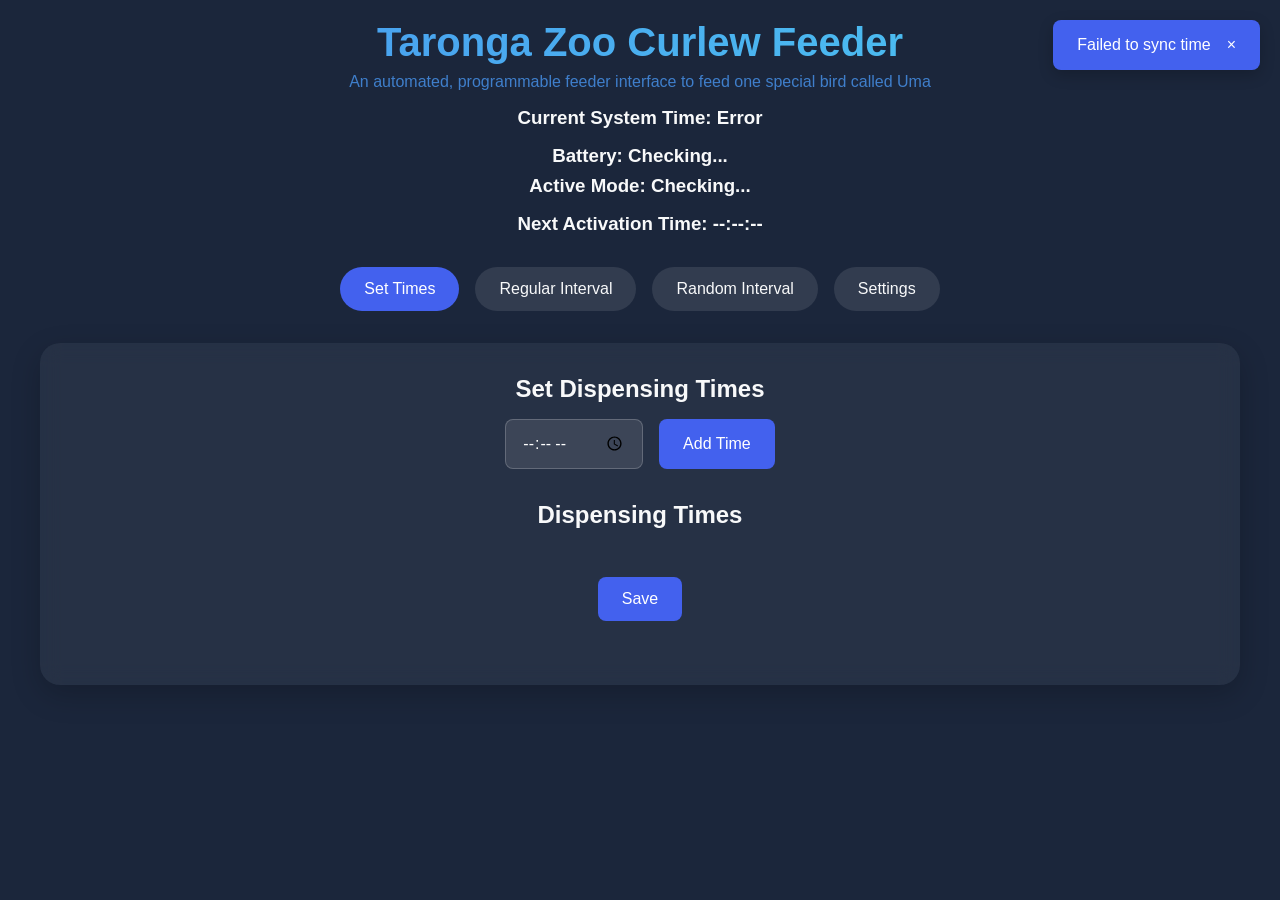
==== data/index.html @ c1e1c780 "fixed memory issues with system reboot after waking from sleep. updated time sync functionality (now" ====
<!DOCTYPE html>
<html lang="en">
<head>
    <meta charset="UTF-8">
    <meta name="viewport" content="width=device-width, initial-scale=1.0">
    <title>Taronga Zoo Programmable Invertebrate Feeder</title>
    <link rel="stylesheet" href="./style.css">
</head>
<body>
    <div class="container">
        <header>
            <h1>Taronga Zoo Curlew Feeder</h1>
            <p class="subtitle" style="margin-bottom: 1rem;">An automated, programmable feeder interface to feed one special bird called Uma</p>
            <div class="current-time-display">
                <h3 style="text-align: center; margin-bottom: 1rem;">
                    Current System Time: <span id="current-time">--:--:--</span> 
                    <!-- <button id="sync-time-btn">Sync Time</button> -->
                </h3>
                <h3 style="text-align: center; margin-bottom: 0.5rem;">
                    Battery: <span id="battery-status">Checking...</span>
                </h3>
            </div>
            <div class="mode-display">
                <h3 style="text-align: center; margin-bottom: 1rem;">
                    Active Mode: <span id="active-mode">Checking...</span>
                </h3>
                <h3 style="text-align: center; margin-bottom: 0.5rem;">
                    Next Activation Time: <span id="next-activation-time">--:--:--</span>
                </h3>
            </div>
        </header>

        <div class="tabs">
            <button class="tab-btn active" data-tab="alarm">
                Set Times
            </button>
            <button class="tab-btn" data-tab="reg-interval">
                Regular Interval
            </button>
            <button class="tab-btn" data-tab="rand-interval">
                Random Interval
            </button>
            <button class="tab-btn" data-tab="settings">
                Settings
            </button>
        </div>

        <div class="tab-content active" id="alarm">
            <div class="clock-container">
                <h2 style="text-align: center; margin-bottom: 1rem;">Set Dispensing Times</h2>
                <form class="alarm-form" id="alarm-form">
                    <input type="time" id="alarm-time" required>
                    <button type="submit">Add Time</button>
                </form>
                
                <h2 style="text-align: center; margin-bottom: 1rem;">Dispensing Times</h2>
                <div class="alarms-list" id="alarms-list">
                    <!-- Alarms will be added here dynamically -->
                </div>

                <div class="save-btn">
                    <button id="set-times-save-btn">Save</button>
                </div>
            </div>
        </div>

        <div class="tab-content" id="reg-interval">
            <div class="clock-container">
                <h2 style="text-align: center; margin-bottom: 1rem;">Set Regular Dispensing Interval</h2>

                <div class="timer-input">
                    <div class="timer-input-group">
                        <label>Hours</label>
                        <input type="number" id="reg-interval-hours" min="0" max="23" value="0">
                    </div>
                    <div class="timer-input-group">
                        <label>Minutes</label>
                        <input type="number" id="reg-interval-minutes" min="0" max="23" value="0">
                    </div>
                </div>

                <div class="save-btn">
                    <button id="reg-interval-save-btn">Save</button>
                </div>
            </div>
        </div>

        <div class="tab-content" id="rand-interval">
            <div class="clock-container">
                <h2 style="text-align: center; margin-bottom: 1rem;">Set Random Dispensing Interval</h2>
                <p style="margin-bottom: 2rem; text-align: center;">One dispensing activation will occur randomly within this interval</p>

                <div class="timer-input">
                    <div class="timer-input-group">
                        <label>Hours</label>
                        <input type="number" id="rand-interval-hours" min="0" max="23" value="0">
                    </div>
                    <div class="timer-input-group">
                        <label>Minutes</label>
                        <input type="number" id="rand-interval-minutes" min="0" max="23" value="0">
                    </div>
                </div>

                <div class="save-btn">
                    <button id="rand-interval-save-btn">Save</button>
                </div>

            </div>
        </div>

        <div class="tab-content" id="settings">
            <div class="clock-container">

                <form class="settings-form" id="settings-form">

                    <button class="sync-time-btn" id="sync-time-btn">Sync Time</button>

                    <div class="form-group">
                        <label for="time-format">Time Format</label>
                        <select id="time-format">
                            <option value="12">12-hour</option>
                            <option value="24">24-hour</option>
                        </select>
                    </div>
                    
                    <div class="form-group">
                        <label for="theme">Theme</label>
                        <select id="theme">
                            <option value="dark">Dark</option>
                            <option value="light">Light</option>
                            <option value="blue">Blue</option>
                            <option value="green">Green</option>
                        </select>
                    </div>
                    
                    
                    <button type="submit" class="settings-btn">Save Settings</button>
                </form>
            </div>

            <div style="margin-top: 2rem; margin-bottom: 2rem; text-align: center;">
                <button id="sleep-now-btn" style="background: #f44336; color: white; padding: 1rem 2rem; border: none; border-radius: 8px; font-size: 1rem; cursor: pointer;">
                    Enter Sleep Mode Now
                </button>
                <p style="margin-top: 0.5rem; opacity: 0.7; font-size: 0.9rem;">
                    Device will wake at next scheduled time or button press
                </p>
            </div>

        </div>
    </div>

    <div class="notification" id="notification">
        <span id="notification-message">Notification message</span>
        <button class="close-btn" id="notification-close">&times;</button>
    </div>


    <script src="./script.js"></script>
</body>
</html>
---- data/style.css ----
:root {
    --primary-color: #4361ee;
    --secondary-color: #3f37c9;
    --accent-color: #4895ef;
    --dark-color: #1b263b;
    --light-color: #f8f9fa;
    --success-color: #4cc9f0;
    --danger-color: #f72585;
    --warning-color: #f8961e;
}

* {
    margin: 0;
    padding: 0;
    box-sizing: border-box;
    font-family: 'Segoe UI', Tahoma, Geneva, Verdana, sans-serif;
}

body {
    background-color: var(--dark-color);
    color: var(--light-color);
    min-height: 100vh;
    display: flex;
    flex-direction: column;
    align-items: center;
    padding-top: 20px;
}

.container {
    width: 100%;
    max-width: 1200px;
    margin: 0 auto;
}

header {
    text-align: center;
    margin-bottom: 2rem;
}

h1 {
    font-size: 2.5rem;
    margin-bottom: 0.5rem;
    background: linear-gradient(90deg, var(--accent-color), var(--success-color));
    -webkit-background-clip: text;
    background-clip: text;
    color: transparent;
}

.subtitle {
    color: var(--accent-color);
    opacity: 0.8;
    font-size: 1rem;
}

.tabs {
    display: flex;
    justify-content: center;
    margin-bottom: 2rem;
    gap: 1rem;
    flex-wrap: wrap;
}

.tab-btn {
    padding: 0.8rem 1.5rem;
    background: rgba(255, 255, 255, 0.1);
    border: none;
    border-radius: 50px;
    color: var(--light-color);
    cursor: pointer;
    font-size: 1rem;
    transition: all 0.3s ease;
    display: flex;
    align-items: center;
    gap: 0.5rem;
}

.tab-btn:hover {
    background: rgba(255, 255, 255, 0.2);
}

.tab-btn.active {
    background: var(--primary-color);
    color: white;
}

.tab-content {
    display: none;
    animation: fadeIn 0.5s ease;
}

.tab-content.active {
    display: block;
}

@keyframes fadeIn {
    from { opacity: 0; transform: translateY(10px); }
    to { opacity: 1; transform: translateY(0); }
}

/* Clock Styles */
.clock-container {
    background: rgba(255, 255, 255, 0.05);
    backdrop-filter: blur(10px);
    border-radius: 20px;
    padding: 2rem;
    box-shadow: 0 10px 30px rgba(0, 0, 0, 0.2);
    margin-bottom: 2rem;
}

.time-display {
    font-size: 5rem;
    font-weight: 300;
    text-align: center;
    margin-bottom: 1rem;
    font-family: 'Courier New', monospace;
    letter-spacing: 2px;
}

.date-display {
    font-size: 1.5rem;
    text-align: center;
    opacity: 0.8;
    margin-bottom: 2rem;
}

.world-clock-container {
    display: grid;
    grid-template-columns: repeat(auto-fill, minmax(300px, 1fr));
    gap: 1rem;
    margin-top: 2rem;
}

.world-clock {
    background: rgba(255, 255, 255, 0.05);
    border-radius: 15px;
    padding: 1.5rem;
    display: flex;
    flex-direction: column;
    align-items: center;
}

.world-clock .city {
    font-size: 1.2rem;
    margin-bottom: 0.5rem;
}

.world-clock .time {
    font-size: 2rem;
    font-family: 'Courier New', monospace;
}

.world-clock .date {
    font-size: 0.9rem;
    opacity: 0.7;
    margin-top: 0.5rem;
}

.save-btn {
    display: flex;
    gap: 1rem;
    margin-top: 2rem;
    margin-bottom: 2rem;
    flex-wrap: wrap;
    justify-content: center;
}

.save-btn button {
    padding: 0.8rem 1.5rem;
    background: var(--primary-color);
    color: white;
    border: none;
    border-radius: 8px;
    cursor: pointer;
    font-size: 1rem;
    transition: all 0.3s ease;
}

.save-btn button:hover {
    background: var(--secondary-color);
}

/* Alarm Styles */
.alarm-form {
    display: flex;
    gap: 1rem;
    margin-bottom: 2rem;
    flex-wrap: wrap;
    justify-content: center;
}

.alarm-form input, .alarm-form select {
    padding: 0.8rem 1rem;
    border-radius: 8px;
    border: 1px solid rgba(255, 255, 255, 0.2);
    background: rgba(255, 255, 255, 0.1);
    color: white;
    font-size: 1rem;
}

.alarm-form button {
    padding: 0.8rem 1.5rem;
    background: var(--primary-color);
    color: white;
    border: none;
    border-radius: 8px;
    cursor: pointer;
    font-size: 1rem;
    transition: all 0.3s ease;
}

.alarm-form button:hover {
    background: var(--secondary-color);
}

.alarms-list {
    display: flex;
    flex-direction: column;
    gap: 1rem;
}

.alarm-item {
    background: rgba(255, 255, 255, 0.05);
    border-radius: 10px;
    padding: 1rem 1.5rem;
    display: flex;
    justify-content: space-between;
    align-items: center;
    transition: all 0.3s ease;
}

.alarm-item.active {
    border-left: 5px solid var(--success-color);
}

.alarm-time {
    font-size: 1.5rem;
    font-weight: bold;
}

.alarm-actions {
    display: flex;
    gap: 1rem;
}

.alarm-actions button {
    background: none;
    border: none;
    color: var(--light-color);
    cursor: pointer;
    font-size: 1.2rem;
    opacity: 0.7;
    transition: all 0.3s ease;
}

.alarm-actions button:hover {
    opacity: 1;
}

.alarm-actions .delete-btn {
    color: var(--danger-color);
}

.alarm-actions .toggle-btn.active {
    color: var(--success-color);
}

/* Stopwatch Styles */
.stopwatch-display {
    font-size: 4rem;
    text-align: center;
    margin: 2rem 0;
    font-family: 'Courier New', monospace;
}

.stopwatch-controls {
    display: flex;
    justify-content: center;
    gap: 1rem;
    margin-bottom: 2rem;
}

.stopwatch-btn {
    padding: 0.8rem 1.5rem;
    border-radius: 50px;
    border: none;
    font-size: 1rem;
    cursor: pointer;
    transition: all 0.3s ease;
    display: flex;
    align-items: center;
    gap: 0.5rem;
}

.stopwatch-btn.start {
    background: var(--success-color);
    color: white;
}

.stopwatch-btn.stop {
    background: var(--danger-color);
    color: white;
}

.stopwatch-btn.reset {
    background: rgba(255, 255, 255, 0.1);
    color: white;
}

.stopwatch-btn.lap {
    background: var(--accent-color);
    color: white;
}

.stopwatch-laps {
    max-height: 300px;
    overflow-y: auto;
    padding-right: 1rem;
}

.lap-item {
    display: flex;
    justify-content: space-between;
    padding: 0.8rem 1rem;
    border-bottom: 1px solid rgba(255, 255, 255, 0.1);
}

.lap-item:first-child {
    font-weight: bold;
    color: var(--success-color);
}

/* Timer Styles */
.timer-display {
    font-size: 5rem;
    text-align: center;
    margin: 2rem 0;
    font-family: 'Courier New', monospace;
}

.timer-input {
    display: flex;
    justify-content: center;
    gap: 1rem;
    margin-bottom: 2rem;
}

.timer-input-group {
    display: flex;
    flex-direction: column;
    align-items: center;
}

.timer-input-group label {
    margin-bottom: 0.5rem;
    opacity: 0.8;
}

.timer-input-group input {
    width: 80px;
    padding: 0.8rem;
    border-radius: 8px;
    border: 1px solid rgba(255, 255, 255, 0.2);
    background: rgba(255, 255, 255, 0.1);
    color: white;
    font-size: 1.2rem;
    text-align: center;
}

.timer-controls {
    display: flex;
    justify-content: center;
    gap: 1rem;
    margin-bottom: 2rem;
}

.timer-btn {
    padding: 0.8rem 1.5rem;
    border-radius: 50px;
    border: none;
    font-size: 1rem;
    cursor: pointer;
    transition: all 0.3s ease;
}

.timer-btn.start {
    background: var(--success-color);
    color: white;
}

.timer-btn.pause {
    background: var(--warning-color);
    color: white;
}

.timer-btn.reset {
    background: rgba(255, 255, 255, 0.1);
    color: white;
}

/* Settings Styles */
.settings-form {
    max-width: 500px;
    margin: 0 auto;
}

.form-group {
    margin-bottom: 1.5rem;
}

.form-group label {
    display: block;
    margin-bottom: 0.5rem;
}

.form-group input, .form-group select {
    width: 100%;
    padding: 0.8rem 1rem;
    border-radius: 8px;
    border: 1px solid rgba(255, 255, 255, 0.2);
    background: rgba(255, 255, 255, 0.1);
    color: white;
    font-size: 1rem;
}

.form-group select {
    appearance: none;
    background-image: url("data:image/svg+xml;charset=UTF-8,%3csvg xmlns='http://www.w3.org/2000/svg' viewBox='0 0 24 24' fill='white'%3e%3cpath d='M7 10l5 5 5-5z'/%3e%3c/svg%3e");
    background-repeat: no-repeat;
    background-position: right 1rem center;
    background-size: 1rem;
}

.settings-btn {
    padding: 0.8rem 1.5rem;
    background: var(--primary-color);
    color: white;
    border: none;
    border-radius: 8px;
    cursor: pointer;
    font-size: 1rem;
    transition: all 0.3s ease;
    width: 100%;
}

.settings-btn:hover {
    background: var(--secondary-color);
}

/* Responsive Styles */
@media (max-width: 768px) {
    .time-display {
        font-size: 3rem;
    }
    
    .stopwatch-display, .timer-display {
        font-size: 3rem;
    }
    
    .alarm-form {
        flex-direction: column;
        align-items: center;
    }
    
    .alarm-item {
        flex-direction: column;
        gap: 1rem;
        text-align: center;
    }
    
    .alarm-actions {
        width: 100%;
        justify-content: center;
    }
}

/* Notification */
.notification {
    position: fixed;
    top: 20px;
    right: 20px;
    background: var(--primary-color);
    color: white;
    padding: 1rem 1.5rem;
    border-radius: 8px;
    box-shadow: 0 5px 15px rgba(0, 0, 0, 0.2);
    transform: translateX(200%);
    transition: transform 0.3s ease;
    z-index: 1000;
    display: flex;
    align-items: center;
    gap: 1rem;
}

.notification.show {
    transform: translateX(0);
}

.notification .close-btn {
    background: none;
    border: none;
    color: white;
    cursor: pointer;
    font-size: 1rem;
}

.current-time-display button{
    padding: 0.8rem 1.5rem;
    background: var(--primary-color);
    color: white;
    border: none;
    border-radius: 8px;
    cursor: pointer;
    font-size: 1rem;
    transition: all 0.3s ease;
    margin-left: 2rem;
}

.current-time-display button:hover {
    background: var(--secondary-color);
}

.sync-time-btn {
    padding: 0.8rem 1.5rem;
    background: var(--primary-color);
    color: white;
    border: none;
    border-radius: 8px;
    cursor: pointer;
    font-size: 1rem;
    transition: all 0.3s ease;
    width: 100%;
    margin-bottom: 1.5rem;
}

.sync-time-btn:hover {
    background: var(--secondary-color);
}
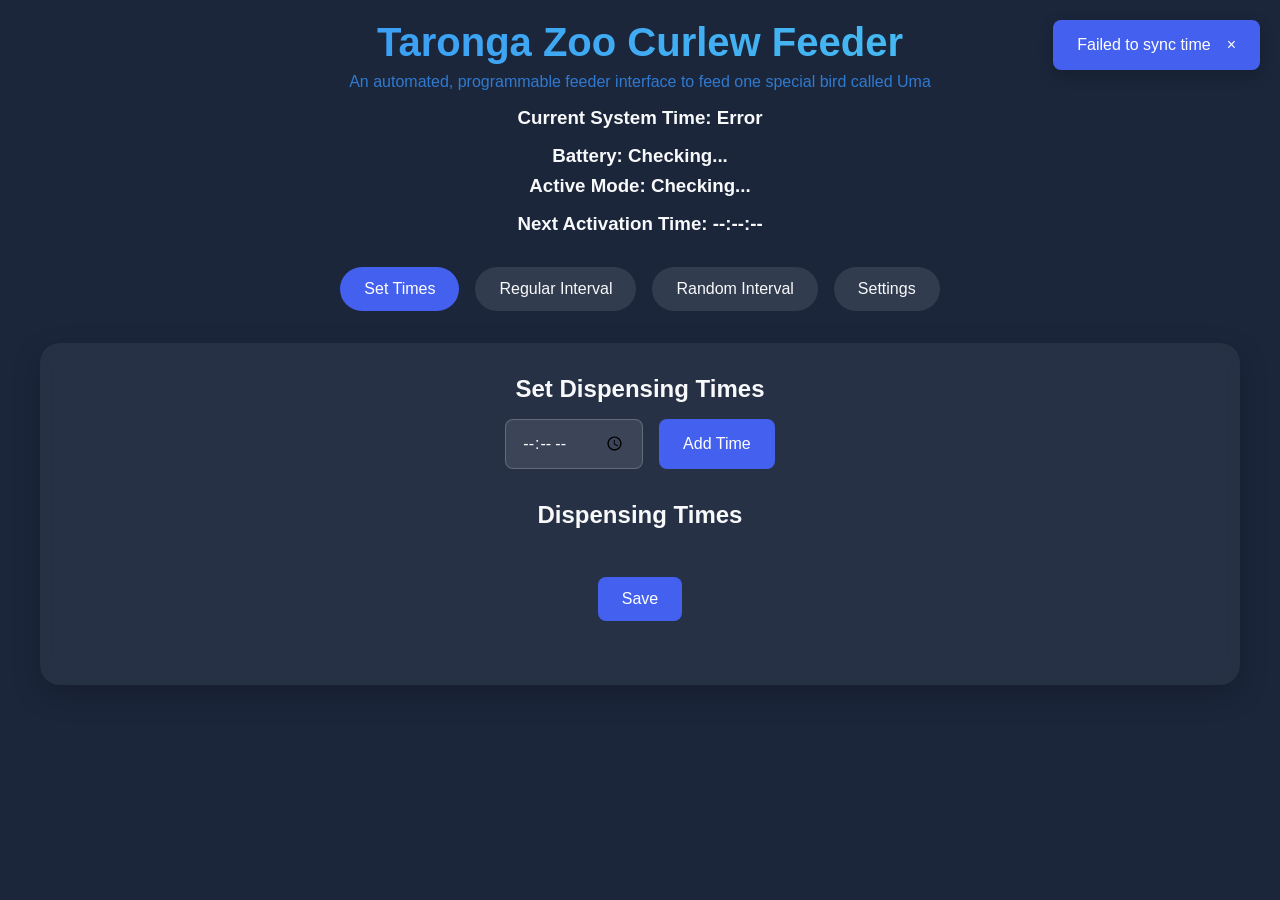
==== commit 61ca4550: "Added settings config field and UI to update WiFi name and password." ====
--- a/data/index.html
+++ b/data/index.html
@@ -111,28 +111,72 @@
         <div class="tab-content" id="settings">
             <div class="clock-container">
 
+                <button class="sync-time-btn" id="sync-time-btn">Sync Time</button>
+
                 <form class="settings-form" id="settings-form">
-
-                    <button class="sync-time-btn" id="sync-time-btn">Sync Time</button>
-
-                    <div class="form-group">
-                        <label for="time-format">Time Format</label>
-                        <select id="time-format">
-                            <option value="12">12-hour</option>
-                            <option value="24">24-hour</option>
-                        </select>
-                    </div>
+                    <div class="wifi-settings-section">
+
+                        <h3>WiFi Access Point</h3>
+                        <p class="settings-note">Configure the WiFi network name and 
+                            password. Changes will apply on next wake/restart.</p>
+
+                        <div class="form-group">
+                            <label for="wifi-ssid">Network Name (SSID)</label>
+                            <input 
+                                type="text" 
+                                id="wifi-ssid" 
+                                name="wifi-ssid" 
+                                placeholder="Enter network name"
+                                minlength="1"
+                                maxlength="32"
+                                required
+                            >
+                            <small>1-32 characters</small>
+                        </div>
+    
+                        <div class="form-group">
+                            <label for="wifi-password">Password</label>
+                            <div class="password-input-group">
+                                <input 
+                                    type="password" 
+                                    id="wifi-password" 
+                                    name="wifi-password" 
+                                    placeholder="Enter password"
+                                    minlength="8"
+                                    maxlength="63"
+                                    required
+                                >
+                                <button type="button" id="wifi-show-password" class="show-password-btn">Show</button>
+                            </div>
+                            <small>8-63 characters</small>
+                        </div>
+                    </div>
+
+                    <!-- Divider -->
+                    <hr class="settings-divider">
                     
-                    <div class="form-group">
-                        <label for="theme">Theme</label>
-                        <select id="theme">
-                            <option value="dark">Dark</option>
-                            <option value="light">Light</option>
-                            <option value="blue">Blue</option>
-                            <option value="green">Green</option>
-                        </select>
-                    </div>
-                    
+                    <div class="display-settings-section">
+
+                        <h3>Display</h3>
+                        
+                        <div class="form-group">
+                            <label for="time-format">Time Format</label>
+                            <select id="time-format">
+                                <option value="12">12-hour</option>
+                                <option value="24">24-hour</option>
+                            </select>
+                        </div>
+                        
+                        <div class="form-group">
+                            <label for="theme">Theme</label>
+                            <select id="theme">
+                                <option value="dark">Dark</option>
+                                <option value="light">Light</option>
+                                <option value="blue">Blue</option>
+                                <option value="green">Green</option>
+                            </select>
+                        </div>
+                    </div>
                     
                     <button type="submit" class="settings-btn">Save Settings</button>
                 </form>
--- a/data/style.css
+++ b/data/style.css
@@ -1,7 +1,7 @@
 :root {
     --primary-color: #4361ee;
     --secondary-color: #3f37c9;
-    --accent-color: #4895ef;
+    --accent-color: #358ff5;
     --dark-color: #1b263b;
     --light-color: #f8f9fa;
     --success-color: #4cc9f0;
@@ -534,4 +534,61 @@
 
 .sync-time-btn:hover {
     background: var(--secondary-color);
+}
+
+.wifi-settings-section {
+    margin-bottom: 24px;
+}
+
+.wifi-settings-section h3 {
+    margin-bottom: 8px;
+    font-size: 18px;
+    font-weight: 600;
+}
+
+.settings-note {
+    color: var(--light-color);
+    font-size: 11px;
+    margin-bottom: 16px;
+    padding: 8px 12px;
+    background: var(--dark-color);
+    border-radius: 4px;
+
+}
+
+.settings-divider {
+    border: none;
+    border-top: 1px solid #e0e0e0;
+    margin: 24px 0;
+}
+
+.form-group small {
+    display: block;
+    margin-top: 4px;
+    font-size: 12px;
+    color: #888;
+}
+
+.password-input-group {
+    display: flex;
+    gap: 8px;
+}
+
+.password-input-group input {
+    flex: 1;
+}
+
+.show-password-btn {
+    padding: 10px 16px;
+    background: var(--primary-color);
+    border: none;
+    border-radius: 8px;
+    cursor: pointer;
+    font-size: 14px;
+    white-space: nowrap;
+    color: white;
+}
+
+.show-password-btn:hover {
+    background: var(--secondary-color);
 }
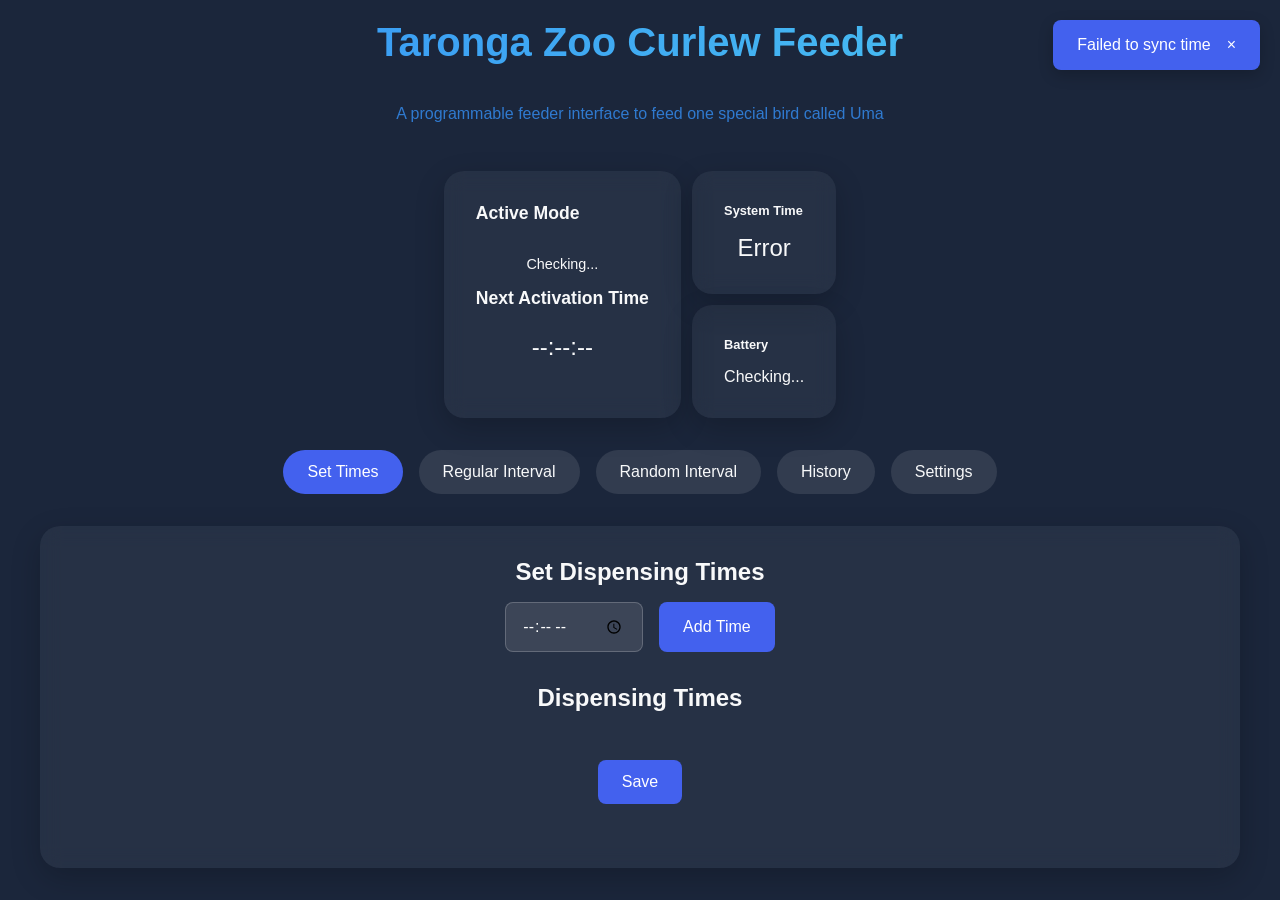
==== commit 6884ef24: "Updated dashboard UI on web server" ====
--- a/data/index.html
+++ b/data/index.html
@@ -10,24 +10,39 @@
     <div class="container">
         <header>
             <h1>Taronga Zoo Curlew Feeder</h1>
-            <p class="subtitle" style="margin-bottom: 1rem;">An automated, programmable feeder interface to feed one special bird called Uma</p>
-            <div class="current-time-display">
-                <h3 style="text-align: center; margin-bottom: 1rem;">
-                    Current System Time: <span id="current-time">--:--:--</span> 
-                    <!-- <button id="sync-time-btn">Sync Time</button> -->
-                </h3>
-                <h3 style="text-align: center; margin-bottom: 0.5rem;">
-                    Battery: <span id="battery-status">Checking...</span>
-                </h3>
-            </div>
-            <div class="mode-display">
-                <h3 style="text-align: center; margin-bottom: 1rem;">
-                    Active Mode: <span id="active-mode">Checking...</span>
-                </h3>
-                <h3 style="text-align: center; margin-bottom: 0.5rem;">
-                    Next Activation Time: <span id="next-activation-time">--:--:--</span>
-                </h3>
-            </div>
+            <p class="subtitle" style="margin-bottom: 1rem;">A programmable feeder interface to feed one special bird called Uma</p>
+
+            <div class="dashboard-container">
+
+                <div class="active-mode-container">
+                    <div class="active-mode" style="margin-bottom: 1rem;">
+                        <h3>Active Mode</h3>
+                        <span class="active-mode-label" id="active-mode">Checking...</span>
+                    </div>
+
+                    <div class="next-activation-time">
+                        <h3>Next Activation Time</h3>
+                        <span class="clock" id="next-activation-time">--:--:--</span>
+                    </div>
+                </div>
+
+                <div class="system-status-container">
+
+                    <div class="system-time-display">
+                        <h3>System Time</h3>
+                        <span class="clock" id="current-time">--:--:--</span>
+                    </div>
+
+                    <div class="battery-display">
+                        <h3>Battery</h3>
+                        <span id="battery-status">Checking...</span>
+                    </div>
+
+                </div>
+
+            </div>
+
+
         </header>
 
         <div class="tabs">
@@ -39,6 +54,9 @@
             </button>
             <button class="tab-btn" data-tab="rand-interval">
                 Random Interval
+            </button>
+            <button class="tab-btn" data-tab="history">
+                History
             </button>
             <button class="tab-btn" data-tab="settings">
                 Settings
@@ -108,10 +126,23 @@
             </div>
         </div>
 
+        <div class="tab-content" id="history">
+            <div class="clock-container">
+                <h3>
+                    Device Event History (Past 24 Hours)
+                </h3>
+
+                <div class="history-list" id="history-list">
+                    <!-- Events will be added here dynamically -->
+                </div>
+
+            </div>
+        </div>
+
         <div class="tab-content" id="settings">
             <div class="clock-container">
 
-                <button class="sync-time-btn" id="sync-time-btn">Sync Time</button>
+                <button class="sync-time-btn" id="sync-time-btn">Sync System Time</button>
 
                 <form class="settings-form" id="settings-form">
                     <div class="wifi-settings-section">
@@ -127,11 +158,11 @@
                                 id="wifi-ssid" 
                                 name="wifi-ssid" 
                                 placeholder="Enter network name"
-                                minlength="1"
+                                minlength="8"
                                 maxlength="32"
                                 required
                             >
-                            <small>1-32 characters</small>
+                            <small>8-32 characters</small>
                         </div>
     
                         <div class="form-group">
--- a/data/style.css
+++ b/data/style.css
@@ -35,6 +35,10 @@
 header {
     text-align: center;
     margin-bottom: 2rem;
+}
+
+p {
+    padding: 2rem;
 }
 
 h1 {
@@ -529,7 +533,11 @@
     font-size: 1rem;
     transition: all 0.3s ease;
     width: 100%;
+    margin: 0 auto;
     margin-bottom: 1.5rem;
+    max-width: 500px;
+    display: block;
+    align-items: center;
 }
 
 .sync-time-btn:hover {
@@ -540,7 +548,7 @@
     margin-bottom: 24px;
 }
 
-.wifi-settings-section h3 {
+.settings-form h3 {
     margin-bottom: 8px;
     font-size: 18px;
     font-weight: 600;
@@ -591,4 +599,79 @@
 
 .show-password-btn:hover {
     background: var(--secondary-color);
+}
+
+.dashboard-container {
+    display: flex;
+    width: 95%;
+    margin: 0 auto;
+    gap: 0.7rem;
+    min-height: 240px;
+    justify-content: center;
+}
+
+.active-mode-container {
+    background: rgba(255, 255, 255, 0.05);
+    backdrop-filter: blur(10px);
+    border-radius: 20px;
+    padding: 2rem;
+    box-shadow: 0 10px 30px rgba(0, 0, 0, 0.2);
+    font-size: 0.9rem;
+}
+
+.active-mode-container h3 {
+    text-align: left;
+    margin-bottom: 2rem;
+    font-size: 1.1rem;
+}
+
+.next-activation-time h3 {
+    margin-bottom: 1.5rem;
+}
+
+.next-activation-time .clock {
+    font-size: 1.5rem;
+}
+
+.system-status-container {
+    /* flex-grow: 1; */
+    min-height: 240px;
+    display: flex;
+    flex-direction: column;
+    justify-content: center;
+    gap: 0.7rem;
+}
+
+.system-time-display {
+    background: rgba(255, 255, 255, 0.05);
+    backdrop-filter: blur(10px);
+    border-radius: 20px;
+    padding: 2rem;
+    box-shadow: 0 10px 30px rgba(0, 0, 0, 0.2);
+    /* flex-grow: 1; */
+}
+
+.system-time-display h3 {
+    text-align: left;
+    margin-bottom: 1rem;
+    font-size: 0.8rem;
+}
+
+.system-time-display .clock {
+    font-size: 1.5rem;
+}
+
+.battery-display {
+    background: rgba(255, 255, 255, 0.05);
+    backdrop-filter: blur(10px);
+    border-radius: 20px;
+    padding: 2rem;
+    box-shadow: 0 10px 30px rgba(0, 0, 0, 0.2);
+    flex-grow: 1;
+}
+
+.battery-display h3 {
+    text-align: left;
+    margin-bottom: 1rem;
+    font-size: 0.8rem;
 }
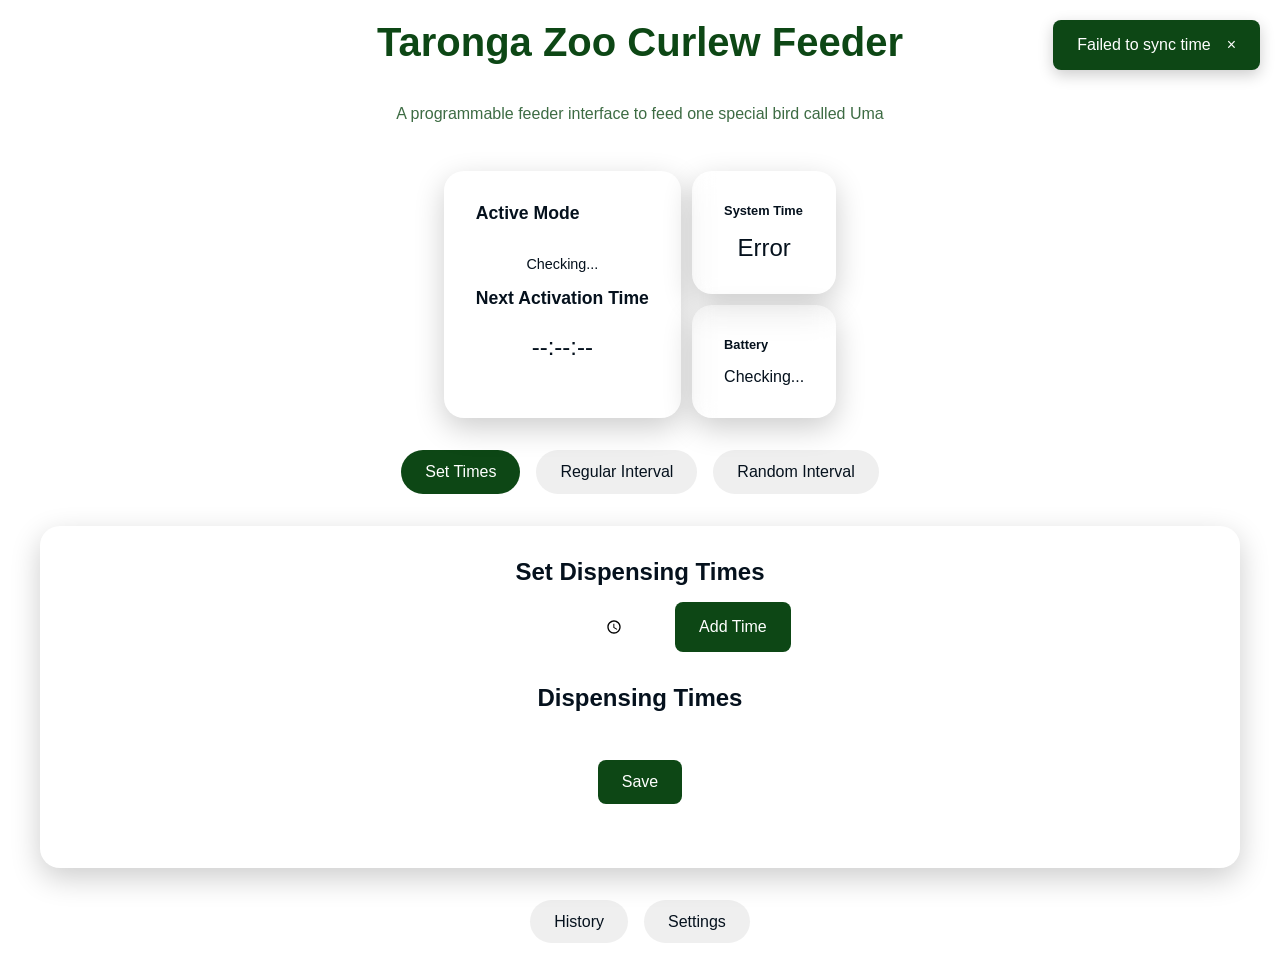
==== commit f3a43be7: "Added Servo support functions (and activation function). Added event log (keeping event history from" ====
--- a/data/index.html
+++ b/data/index.html
@@ -55,16 +55,10 @@
             <button class="tab-btn" data-tab="rand-interval">
                 Random Interval
             </button>
-            <button class="tab-btn" data-tab="history">
-                History
-            </button>
-            <button class="tab-btn" data-tab="settings">
-                Settings
-            </button>
         </div>
 
         <div class="tab-content active" id="alarm">
-            <div class="clock-container">
+            <div class="page-container">
                 <h2 style="text-align: center; margin-bottom: 1rem;">Set Dispensing Times</h2>
                 <form class="alarm-form" id="alarm-form">
                     <input type="time" id="alarm-time" required>
@@ -83,15 +77,15 @@
         </div>
 
         <div class="tab-content" id="reg-interval">
-            <div class="clock-container">
+            <div class="page-container">
                 <h2 style="text-align: center; margin-bottom: 1rem;">Set Regular Dispensing Interval</h2>
 
-                <div class="timer-input">
-                    <div class="timer-input-group">
+                <div class="interval-input">
+                    <div class="interval-input-group">
                         <label>Hours</label>
                         <input type="number" id="reg-interval-hours" min="0" max="23" value="0">
                     </div>
-                    <div class="timer-input-group">
+                    <div class="interval-input-group">
                         <label>Minutes</label>
                         <input type="number" id="reg-interval-minutes" min="0" max="23" value="0">
                     </div>
@@ -104,16 +98,16 @@
         </div>
 
         <div class="tab-content" id="rand-interval">
-            <div class="clock-container">
+            <div class="page-container">
                 <h2 style="text-align: center; margin-bottom: 1rem;">Set Random Dispensing Interval</h2>
                 <p style="margin-bottom: 2rem; text-align: center;">One dispensing activation will occur randomly within this interval</p>
 
-                <div class="timer-input">
-                    <div class="timer-input-group">
+                <div class="interval-input">
+                    <div class="interval-input-group">
                         <label>Hours</label>
                         <input type="number" id="rand-interval-hours" min="0" max="23" value="0">
                     </div>
-                    <div class="timer-input-group">
+                    <div class="interval-input-group">
                         <label>Minutes</label>
                         <input type="number" id="rand-interval-minutes" min="0" max="23" value="0">
                     </div>
@@ -127,20 +121,36 @@
         </div>
 
         <div class="tab-content" id="history">
-            <div class="clock-container">
-                <h3>
-                    Device Event History (Past 24 Hours)
-                </h3>
-
+            <div class="page-container">
+                <h2 style="text-align: center; margin-bottom: 1rem;">Event History</h2>
+                <p style="text-align: center; opacity: 0.7; margin-bottom: 2rem;">
+                    Events from the past 24 hours
+                </p>
+                
+                <!-- Event Statistics -->
+                <div id="event-stats" class="event-stats">
+                    <!-- Stats will be populated by JavaScript -->
+                </div>
+                
+                <!-- Action Buttons -->
+                <div class="history-actions">
+                    <button id="refresh-history-btn" class="btn-secondary">
+                        Refresh
+                    </button>
+                    <button id="clear-history-btn" class="btn-danger">
+                        Clear History
+                    </button>
+                </div>
+                
+                <!-- Event List -->
                 <div class="history-list" id="history-list">
                     <!-- Events will be added here dynamically -->
                 </div>
-
             </div>
         </div>
 
         <div class="tab-content" id="settings">
-            <div class="clock-container">
+            <div class="page-container">
 
                 <button class="sync-time-btn" id="sync-time-btn">Sync System Time</button>
 
@@ -201,10 +211,8 @@
                         <div class="form-group">
                             <label for="theme">Theme</label>
                             <select id="theme">
+                                <option value="light">Light</option>
                                 <option value="dark">Dark</option>
-                                <option value="light">Light</option>
-                                <option value="blue">Blue</option>
-                                <option value="green">Green</option>
                             </select>
                         </div>
                     </div>
@@ -223,6 +231,15 @@
             </div>
 
         </div>
+
+        <div class="tabs">
+            <button class="tab-btn" data-tab="history">
+                History
+            </button>
+            <button class="tab-btn" data-tab="settings">
+                Settings
+            </button>
+        </div>
     </div>
 
     <div class="notification" id="notification">
--- a/data/style.css
+++ b/data/style.css
@@ -1,12 +1,28 @@
 :root {
-    --primary-color: #4361ee;
-    --secondary-color: #3f37c9;
-    --accent-color: #358ff5;
-    --dark-color: #1b263b;
-    --light-color: #f8f9fa;
+    --primary-color: #0D4715;
+    --secondary-color: #41644A;
+    --background-color: #ffffff;
+    --font-color: #05111d;
+    --success-color: #4cc9f0;
+    --danger-color: #f72585;    
+}
+
+.dark-theme {
+    --primary-color: #075f4c;
+    --secondary-color: #19682d;
+    --background-color: #1b263b;
+    --font-color: #f8f9fa;
     --success-color: #4cc9f0;
     --danger-color: #f72585;
-    --warning-color: #f8961e;
+}
+
+.light-theme {
+    --primary-color: #0D4715;
+    --secondary-color: #41644A;
+    --background-color: #ffffff;
+    --font-color: #05111d;
+    --success-color: #4cc9f0;
+    --danger-color: #f72585;
 }
 
 * {
@@ -17,8 +33,8 @@
 }
 
 body {
-    background-color: var(--dark-color);
-    color: var(--light-color);
+    background-color: var(--background-color);
+    color: var(--font-color);
     min-height: 100vh;
     display: flex;
     flex-direction: column;
@@ -44,14 +60,14 @@
 h1 {
     font-size: 2.5rem;
     margin-bottom: 0.5rem;
-    background: linear-gradient(90deg, var(--accent-color), var(--success-color));
+    background: var(--primary-color);
     -webkit-background-clip: text;
     background-clip: text;
     color: transparent;
 }
 
 .subtitle {
-    color: var(--accent-color);
+    color: var(--primary-color);
     opacity: 0.8;
     font-size: 1rem;
 }
@@ -66,10 +82,9 @@
 
 .tab-btn {
     padding: 0.8rem 1.5rem;
-    background: rgba(255, 255, 255, 0.1);
     border: none;
     border-radius: 50px;
-    color: var(--light-color);
+    color: var(--font-color);
     cursor: pointer;
     font-size: 1rem;
     transition: all 0.3s ease;
@@ -78,7 +93,19 @@
     gap: 0.5rem;
 }
 
-.tab-btn:hover {
+.light-theme .tab-btn {
+    background: rgba(41, 98, 51, 0.1);
+}
+
+.dark-theme .tab-btn {
+    background: rgba(255, 255, 255, 0.1);
+}
+
+.light-theme .tab-btn:hover {
+    background: rgba(41, 98, 51, 0.6);
+}
+
+.dark-theme .tab-btn:hover {
     background: rgba(255, 255, 255, 0.2);
 }
 
@@ -101,8 +128,41 @@
     to { opacity: 1; transform: translateY(0); }
 }
 
-/* Clock Styles */
-.clock-container {
+/* Interval Mode Styles */
+.interval-input {
+    display: flex;
+    justify-content: center;
+    gap: 1rem;
+    margin-bottom: 2rem;
+}
+
+.interval-input-group {
+    display: flex;
+    flex-direction: column;
+    align-items: center;
+}
+
+.interval-input-group label {
+    margin-bottom: 0.5rem;
+    opacity: 0.8;
+}
+
+.interval-input-group input {
+    width: 80px;
+    padding: 0.8rem;
+    border-radius: 8px;
+    border: 1px solid rgba(255, 255, 255, 0.2);
+    background: rgba(255, 255, 255, 0.1);
+    color: var(--font-color);
+    font-size: 1.2rem;
+    text-align: center;
+}
+
+.light-theme .interval-input-group input {
+   border-color: var(--font-color);
+}
+
+.page-container {
     background: rgba(255, 255, 255, 0.05);
     backdrop-filter: blur(10px);
     border-radius: 20px;
@@ -127,38 +187,6 @@
     margin-bottom: 2rem;
 }
 
-.world-clock-container {
-    display: grid;
-    grid-template-columns: repeat(auto-fill, minmax(300px, 1fr));
-    gap: 1rem;
-    margin-top: 2rem;
-}
-
-.world-clock {
-    background: rgba(255, 255, 255, 0.05);
-    border-radius: 15px;
-    padding: 1.5rem;
-    display: flex;
-    flex-direction: column;
-    align-items: center;
-}
-
-.world-clock .city {
-    font-size: 1.2rem;
-    margin-bottom: 0.5rem;
-}
-
-.world-clock .time {
-    font-size: 2rem;
-    font-family: 'Courier New', monospace;
-}
-
-.world-clock .date {
-    font-size: 0.9rem;
-    opacity: 0.7;
-    margin-top: 0.5rem;
-}
-
 .save-btn {
     display: flex;
     gap: 1rem;
@@ -193,12 +221,16 @@
 }
 
 .alarm-form input, .alarm-form select {
-    padding: 0.8rem 1rem;
+    padding: 0.8rem 2rem;
     border-radius: 8px;
     border: 1px solid rgba(255, 255, 255, 0.2);
     background: rgba(255, 255, 255, 0.1);
     color: white;
     font-size: 1rem;
+}
+
+.light-theme .alarm-form input, .alarm-form select {
+    background: rgba(41, 98, 51, 0.6)
 }
 
 .alarm-form button {
@@ -232,6 +264,10 @@
     transition: all 0.3s ease;
 }
 
+.light-theme .alarm-item {
+    background: rgba(41, 98, 51, 0.6);
+}
+
 .alarm-item.active {
     border-left: 5px solid var(--success-color);
 }
@@ -249,7 +285,7 @@
 .alarm-actions button {
     background: none;
     border: none;
-    color: var(--light-color);
+    color: var(--font-color);
     cursor: pointer;
     font-size: 1.2rem;
     opacity: 0.7;
@@ -266,139 +302,6 @@
 
 .alarm-actions .toggle-btn.active {
     color: var(--success-color);
-}
-
-/* Stopwatch Styles */
-.stopwatch-display {
-    font-size: 4rem;
-    text-align: center;
-    margin: 2rem 0;
-    font-family: 'Courier New', monospace;
-}
-
-.stopwatch-controls {
-    display: flex;
-    justify-content: center;
-    gap: 1rem;
-    margin-bottom: 2rem;
-}
-
-.stopwatch-btn {
-    padding: 0.8rem 1.5rem;
-    border-radius: 50px;
-    border: none;
-    font-size: 1rem;
-    cursor: pointer;
-    transition: all 0.3s ease;
-    display: flex;
-    align-items: center;
-    gap: 0.5rem;
-}
-
-.stopwatch-btn.start {
-    background: var(--success-color);
-    color: white;
-}
-
-.stopwatch-btn.stop {
-    background: var(--danger-color);
-    color: white;
-}
-
-.stopwatch-btn.reset {
-    background: rgba(255, 255, 255, 0.1);
-    color: white;
-}
-
-.stopwatch-btn.lap {
-    background: var(--accent-color);
-    color: white;
-}
-
-.stopwatch-laps {
-    max-height: 300px;
-    overflow-y: auto;
-    padding-right: 1rem;
-}
-
-.lap-item {
-    display: flex;
-    justify-content: space-between;
-    padding: 0.8rem 1rem;
-    border-bottom: 1px solid rgba(255, 255, 255, 0.1);
-}
-
-.lap-item:first-child {
-    font-weight: bold;
-    color: var(--success-color);
-}
-
-/* Timer Styles */
-.timer-display {
-    font-size: 5rem;
-    text-align: center;
-    margin: 2rem 0;
-    font-family: 'Courier New', monospace;
-}
-
-.timer-input {
-    display: flex;
-    justify-content: center;
-    gap: 1rem;
-    margin-bottom: 2rem;
-}
-
-.timer-input-group {
-    display: flex;
-    flex-direction: column;
-    align-items: center;
-}
-
-.timer-input-group label {
-    margin-bottom: 0.5rem;
-    opacity: 0.8;
-}
-
-.timer-input-group input {
-    width: 80px;
-    padding: 0.8rem;
-    border-radius: 8px;
-    border: 1px solid rgba(255, 255, 255, 0.2);
-    background: rgba(255, 255, 255, 0.1);
-    color: white;
-    font-size: 1.2rem;
-    text-align: center;
-}
-
-.timer-controls {
-    display: flex;
-    justify-content: center;
-    gap: 1rem;
-    margin-bottom: 2rem;
-}
-
-.timer-btn {
-    padding: 0.8rem 1.5rem;
-    border-radius: 50px;
-    border: none;
-    font-size: 1rem;
-    cursor: pointer;
-    transition: all 0.3s ease;
-}
-
-.timer-btn.start {
-    background: var(--success-color);
-    color: white;
-}
-
-.timer-btn.pause {
-    background: var(--warning-color);
-    color: white;
-}
-
-.timer-btn.reset {
-    background: rgba(255, 255, 255, 0.1);
-    color: white;
 }
 
 /* Settings Styles */
@@ -422,13 +325,13 @@
     border-radius: 8px;
     border: 1px solid rgba(255, 255, 255, 0.2);
     background: rgba(255, 255, 255, 0.1);
-    color: white;
+    border-color: var(--primary-color);
+    color: var(--font-color);
     font-size: 1rem;
 }
 
 .form-group select {
     appearance: none;
-    background-image: url("data:image/svg+xml;charset=UTF-8,%3csvg xmlns='http://www.w3.org/2000/svg' viewBox='0 0 24 24' fill='white'%3e%3cpath d='M7 10l5 5 5-5z'/%3e%3c/svg%3e");
     background-repeat: no-repeat;
     background-position: right 1rem center;
     background-size: 1rem;
@@ -453,10 +356,6 @@
 /* Responsive Styles */
 @media (max-width: 768px) {
     .time-display {
-        font-size: 3rem;
-    }
-    
-    .stopwatch-display, .timer-display {
         font-size: 3rem;
     }
     
@@ -555,11 +454,11 @@
 }
 
 .settings-note {
-    color: var(--light-color);
+    color: var(--font-color);
     font-size: 11px;
     margin-bottom: 16px;
     padding: 8px 12px;
-    background: var(--dark-color);
+    background: var(--brackground-color);
     border-radius: 4px;
 
 }
@@ -634,7 +533,6 @@
 }
 
 .system-status-container {
-    /* flex-grow: 1; */
     min-height: 240px;
     display: flex;
     flex-direction: column;
@@ -648,7 +546,6 @@
     border-radius: 20px;
     padding: 2rem;
     box-shadow: 0 10px 30px rgba(0, 0, 0, 0.2);
-    /* flex-grow: 1; */
 }
 
 .system-time-display h3 {
@@ -674,4 +571,179 @@
     text-align: left;
     margin-bottom: 1rem;
     font-size: 0.8rem;
+}
+
+/* Event Statistics */
+.event-stats {
+    display: flex;
+    justify-content: space-around;
+    gap: 1rem;
+    margin-bottom: 1.5rem;
+    padding: 1rem;
+    background: var(--background-color);
+    color: var(--font-color);
+    border-radius: 8px;
+}
+
+.stat-item {
+    display: flex;
+    flex-direction: column;
+    align-items: center;
+    gap: 0.5rem;
+}
+
+.stat-label {
+    font-size: 0.9rem;
+    opacity: 0.7;
+}
+
+.stat-value {
+    font-size: 1.5rem;
+    font-weight: 600;
+}
+
+.stat-item.success .stat-value {
+    color: #4caf50;
+}
+
+.stat-item.error .stat-value {
+    color: #f44336;
+}
+
+/* History Actions */
+.history-actions {
+    display: flex;
+    gap: 1rem;
+    margin-bottom: 1.5rem;
+}
+
+.history-actions button {
+    flex: 1;
+    padding: 0.75rem;
+    border: none;
+    border-radius: 6px;
+    font-size: 1rem;
+    cursor: pointer;
+    transition: background 0.2s;
+}
+
+.btn-secondary {
+    background: var(--primary-color);
+    color: white;
+}
+
+.btn-secondary:hover {
+    background: var(--secondary-color);
+}
+
+.btn-danger {
+    background: #f44336;
+    color: white;
+}
+
+.btn-danger:hover {
+    background: #d32f2f;
+}
+
+/* History List */
+.history-list {
+    display: flex;
+    flex-direction: column;
+    gap: 1rem;
+    max-height: 500px;
+    overflow-y: auto;
+    padding: 0.5rem;
+}
+
+/* Empty State */
+.empty-history {
+    text-align: center;
+    padding: 3rem 1rem;
+    opacity: 0.6;
+}
+
+.empty-history p {
+    font-size: 1.1rem;
+}
+
+/* Event Item */
+.event-item {
+    background: var(--background-color);
+    border-left: 4px solid #ccc;
+    border-radius: 6px;
+    padding: 1rem;
+    box-shadow: 0 2px 4px rgba(0,0,0,0.1);
+    transition: transform 0.2s, box-shadow 0.2s;
+}
+
+.event-item:hover {
+    transform: translateY(-2px);
+    box-shadow: 0 4px 8px rgba(0,0,0,0.15);
+}
+
+/* Event Types */
+.event-item.success {
+    border-left-color: #4caf50;
+}
+
+.event-item.error {
+    border-left-color: #f44336;
+}
+
+/* Event Header */
+.event-header {
+    display: flex;
+    align-items: center;
+    gap: 0.75rem;
+    margin-bottom: 0.5rem;
+    flex-wrap: wrap;
+}
+
+.event-type-badge {
+    padding: 0.25rem 0.75rem;
+    border-radius: 12px;
+    font-size: 0.75rem;
+    font-weight: 600;
+    text-transform: uppercase;
+    letter-spacing: 0.5px;
+}
+
+.event-type-badge.success {
+    background: #e8f5e9;
+    color: #2e7d32;
+}
+
+.event-type-badge.error {
+    background: #ffebee;
+    color: #c62828;
+}
+
+.event-mode {
+    padding: 0.25rem 0.75rem;
+    background: #e3f2fd;
+    color: #1565c0;
+    border-radius: 12px;
+    font-size: 0.85rem;
+    font-weight: 500;
+}
+
+.event-time-ago {
+    margin-left: auto;
+    font-size: 0.85rem;
+    opacity: 0.6;
+}
+
+/* Event Timestamp */
+.event-timestamp {
+    font-size: 0.9rem;
+    opacity: 0.7;
+    margin-bottom: 0.5rem;
+    font-family: monospace;
+}
+
+/* Event Message */
+.event-message {
+    font-size: 1rem;
+    line-height: 1.5;
+    padding: 0.5rem 0;
 }
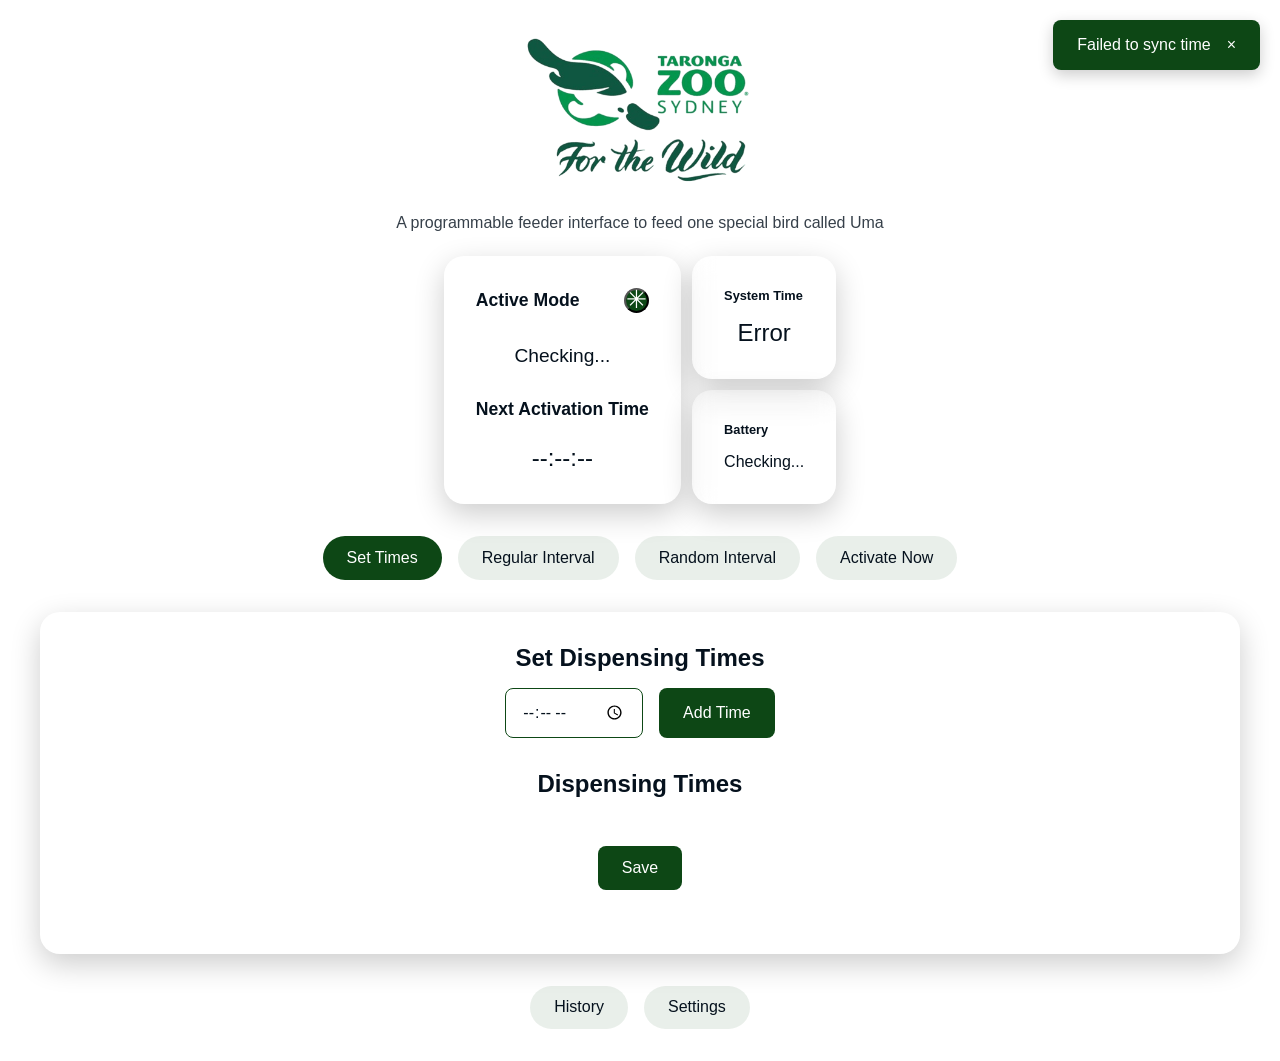
==== commit ef64cefe: "Added taronga zoo logo. removed password from access point. servo position now persists through deep" ====
--- a/data/index.html
+++ b/data/index.html
@@ -9,15 +9,21 @@
 <body>
     <div class="container">
         <header>
-            <h1>Taronga Zoo Curlew Feeder</h1>
+            <img src="taronga-zoo-logo.png" alt="" class="title-img">
             <p class="subtitle" style="margin-bottom: 1rem;">A programmable feeder interface to feed one special bird called Uma</p>
 
             <div class="dashboard-container">
 
                 <div class="active-mode-container">
                     <div class="active-mode" style="margin-bottom: 1rem;">
-                        <h3>Active Mode</h3>
-                        <span class="active-mode-label" id="active-mode">Checking...</span>
+                        <div class="mode-label-title">
+                            <h3>Active Mode</h3>
+                            <button class="compartment-check-btn" id="compartment-check-btn">&#10035;</button>
+                            <!-- &#x2732; -->
+                        </div>
+                        <div class="mode-label-text">
+                            <span class="active-mode-label" id="active-mode">Checking...</span>
+                        </div>
                     </div>
 
                     <div class="next-activation-time">
@@ -54,6 +60,9 @@
             </button>
             <button class="tab-btn" data-tab="rand-interval">
                 Random Interval
+            </button>
+            <button class="tab-btn" data-tab="activate-now">
+                Activate Now
             </button>
         </div>
 
@@ -117,6 +126,18 @@
                     <button id="rand-interval-save-btn">Save</button>
                 </div>
 
+            </div>
+        </div>
+
+        <div class="tab-content" id="activate-now">
+            <div class="page-container">
+                <h2 style="text-align: center; margin-bottom: 1rem;">Trigger one dispensing activation now</h2>
+
+                <div class="trigger-now-container">
+                    <button class="trigger-now-btn" id="trigger-now-btn">
+                        Trigger NOW
+                    </button>
+                </div>
             </div>
         </div>
 
@@ -154,7 +175,7 @@
 
                 <button class="sync-time-btn" id="sync-time-btn">Sync System Time</button>
 
-                <form class="settings-form" id="settings-form">
+                <form class="settings-form" id="settings-form" autocomplete="off">
                     <div class="wifi-settings-section">
 
                         <h3>WiFi Access Point</h3>
@@ -163,19 +184,24 @@
 
                         <div class="form-group">
                             <label for="wifi-ssid">Network Name (SSID)</label>
-                            <input 
-                                type="text" 
-                                id="wifi-ssid" 
-                                name="wifi-ssid" 
-                                placeholder="Enter network name"
-                                minlength="8"
-                                maxlength="32"
-                                required
-                            >
+                            <div class="wifi-input-group">
+                                <input 
+                                    type="text" 
+                                    id="wifi-ssid" 
+                                    name="wifi-ssid" 
+                                    placeholder="Enter network name"
+                                    minlength="8"
+                                    maxlength="32"
+                                    readonly
+                                    tabindex="-1"
+                                    required
+                                >
+                                <button type="button" id="wifi-toggle-edit-btn" class="wifi-toggle-edit-btn">Edit</button>
+                            </div>
                             <small>8-32 characters</small>
                         </div>
     
-                        <div class="form-group">
+                        <!-- <div class="form-group">
                             <label for="wifi-password">Password</label>
                             <div class="password-input-group">
                                 <input 
@@ -190,7 +216,7 @@
                                 <button type="button" id="wifi-show-password" class="show-password-btn">Show</button>
                             </div>
                             <small>8-63 characters</small>
-                        </div>
+                        </div> -->
                     </div>
 
                     <!-- Divider -->
@@ -247,6 +273,25 @@
         <button class="close-btn" id="notification-close">&times;</button>
     </div>
 
+    <div id="confirm-modal" class="modal hidden">
+        <div class="modal-box">
+          <p id="confirm-message"></p>
+          <div class="modal-btn-container">
+            <button class="modal-cancel-btn" id="confirm-cancel">Cancel</button>
+            <button class="modal-ok-btn" id="confirm-ok">OK</button>
+          </div>
+        </div>
+    </div>
+
+    <div id="info-modal" class="modal hidden">
+        <div class="modal-box">
+          <p id="info-message"></p>
+          <div class="modal-btn-container">
+            <button class="modal-ok-btn" id="info-ok">OK</button>
+          </div>
+        </div>
+    </div>
+
 
     <script src="./script.js"></script>
 </body>
--- a/data/style.css
+++ b/data/style.css
@@ -53,8 +53,17 @@
     margin-bottom: 2rem;
 }
 
+.title-img {
+    margin: 1rem;
+    height: 150px;
+}
+
 p {
-    padding: 2rem;
+    padding: 0.5rem;
+}
+
+input, select, textarea {
+    font-size: 16px; /* stops iOS zoom-in behavior that traps focus */
 }
 
 h1 {
@@ -67,7 +76,7 @@
 }
 
 .subtitle {
-    color: var(--primary-color);
+    color: var(--font-color);
     opacity: 0.8;
     font-size: 1rem;
 }
@@ -221,16 +230,13 @@
 }
 
 .alarm-form input, .alarm-form select {
-    padding: 0.8rem 2rem;
+    padding: 0.8rem 1rem;
     border-radius: 8px;
     border: 1px solid rgba(255, 255, 255, 0.2);
     background: rgba(255, 255, 255, 0.1);
-    color: white;
-    font-size: 1rem;
-}
-
-.light-theme .alarm-form input, .alarm-form select {
-    background: rgba(41, 98, 51, 0.6)
+    color: var(--font-color);
+    font-size: 1rem;
+    border-color: var(--primary-color);
 }
 
 .alarm-form button {
@@ -265,7 +271,7 @@
 }
 
 .light-theme .alarm-item {
-    background: rgba(41, 98, 51, 0.6);
+    background: rgba(201, 201, 201, 0.5);
 }
 
 .alarm-item.active {
@@ -520,8 +526,48 @@
 
 .active-mode-container h3 {
     text-align: left;
+    /* margin-bottom: 2rem; */
+    font-size: 1.1rem;
+}
+
+.active-mode-label {
+    margin-top: 1rem;
+    margin-bottom: 1rem;
+}
+
+.mode-label-title {
+    display: flex;
+    border-color: #05111d;
+    align-items: center;
+    justify-content: center;
+}
+
+.compartment-check-btn {
+    margin-left: auto;
+    display: flex;
+    align-items: center;
+    justify-content: center;
+    border-radius: 50%;
+    width: 25px;
+    height: 25px;
+    font-size: 25px;
+    text-align: center;
+    background: var(--primary-color);
+    color: white;
+    padding-bottom: 3px;
+}
+
+.compartment-check-btn:hover {
+    background: var(--secondary-color);
+}
+
+.mode-label-text{
+    margin-top: 2rem;
     margin-bottom: 2rem;
-    font-size: 1.1rem;
+}
+
+.mode-label-text {
+    font-size: 1.2rem;
 }
 
 .next-activation-time h3 {
@@ -746,4 +792,110 @@
     font-size: 1rem;
     line-height: 1.5;
     padding: 0.5rem 0;
+}
+
+/* ------- DEBUG / TESTING ACTIVATION BUTTON -------- */
+.trigger-now-container {
+    display: flex;
+    justify-content: center;
+    align-items: center;
+}
+
+.trigger-now-btn {
+    padding: 0.8rem 1.5rem;
+    background: var(--primary-color);
+    color: white;
+    border: none;
+    border-radius: 8px;
+    cursor: pointer;
+    font-size: 1rem;
+    transition: all 0.3s ease;
+    width: 50%;
+    margin-top: 1rem;
+    margin-bottom: 1rem;
+    max-width: 500px;
+    display: block;
+    align-items: center;
+    justify-content: center;
+}
+/* --------------------------------------------------- */
+
+/* ------------ CONFIRM MODAL ------------------------ */
+.modal {
+    position: fixed;
+    inset: 0;
+    background: rgba(0,0,0,0.5);
+    display: flex;
+    justify-content: center;
+    align-items: center;
+  }
+  .hidden {
+    display: none;
+  }
+  .modal-box {
+    background: var(--background-color);
+    padding: 20px;
+    border-radius: 8px;
+    width: 80%;
+    display: flex;
+    flex-direction: column;
+    justify-content: center;
+    align-items: center;
+    text-align: center;
+    gap: 1rem;
+  }
+
+  .modal-btn-container {
+      display: flex;
+      justify-content: center;
+      align-items: center;
+      gap: 3rem;
+      margin-top: 1rem;
+      margin-bottom: 1rem;
+  }
+
+  .modal-btn-container button {
+    padding: 10px 16px;
+    border: none;
+    border-radius: 8px;
+    cursor: pointer;
+    font-size: 14px;
+    white-space: nowrap;
+    color: white;
+    max-width: 100px;
+    width: fit-content;
+  }
+
+  .modal-cancel-btn {
+    background: #c62828;
+  }
+
+  .modal-ok-btn {
+    background: var(--primary-color);
+}
+
+  /* --------------------------------------------------- */
+
+.wifi-input-group {
+    display: flex;
+    gap: 8px;
+}
+
+.wifi-input-group input {
+    flex: 1;
+}
+
+.wifi-toggle-edit-btn {
+    padding: 10px 16px;
+    background: var(--primary-color);
+    border: none;
+    border-radius: 8px;
+    cursor: pointer;
+    font-size: 14px;
+    white-space: nowrap;
+    color: white;
+}
+
+.wifi-toggle-edit-btn:hover {
+    background: var(--secondary-color);
 }
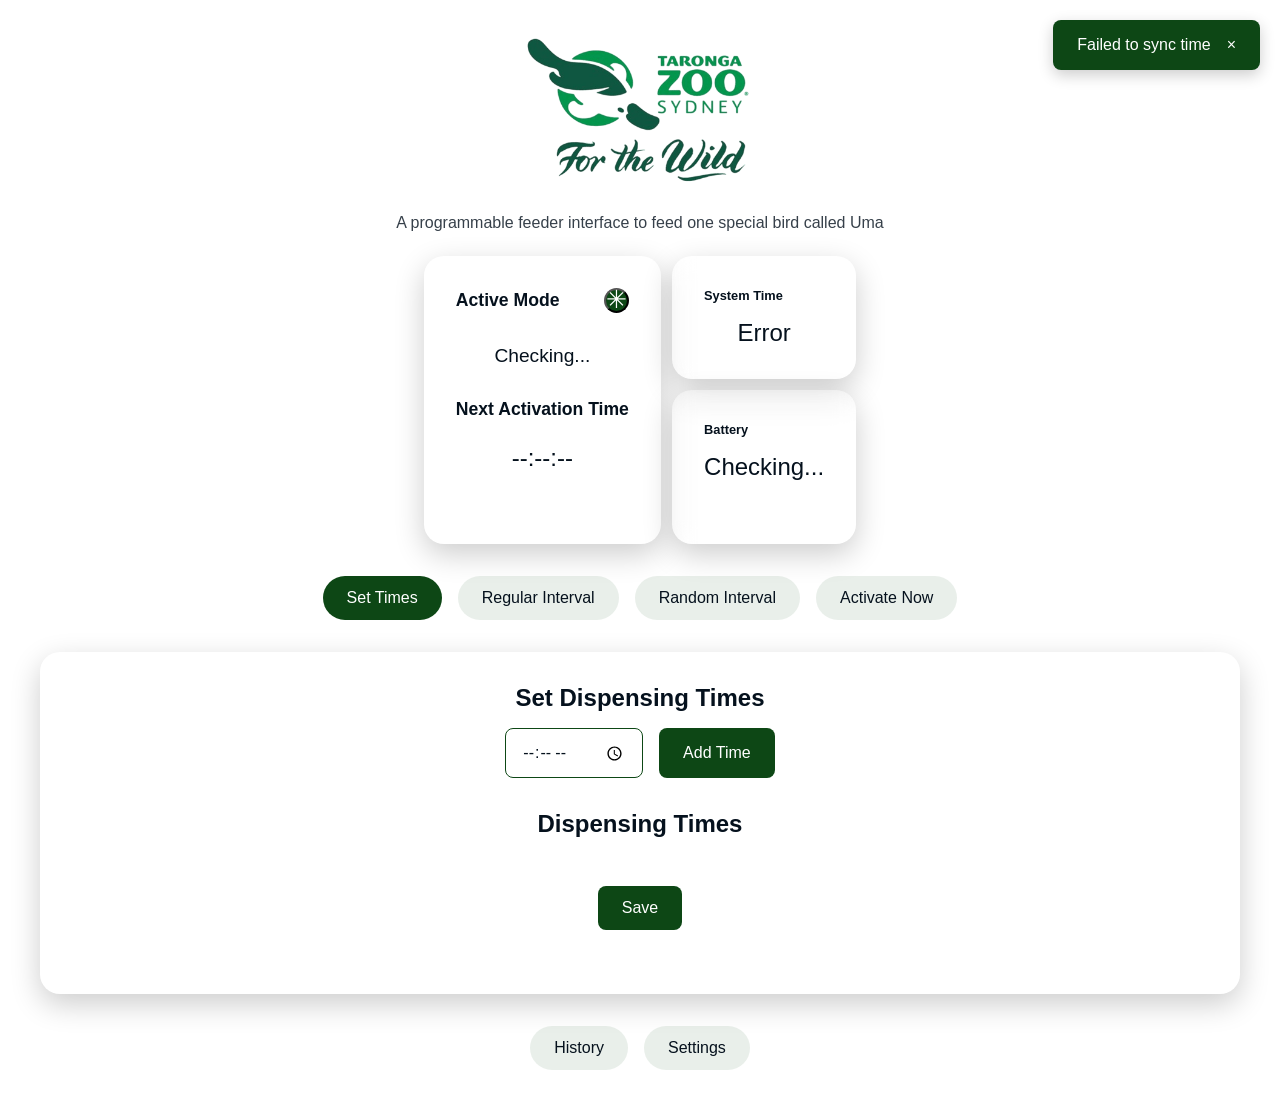
==== commit f52620fe: "Added battery monitoring and display features." ====
--- a/data/index.html
+++ b/data/index.html
@@ -41,7 +41,8 @@
 
                     <div class="battery-display">
                         <h3>Battery</h3>
-                        <span id="battery-status">Checking...</span>
+                        <span class="battery-status" id="battery-status">Checking...</span>
+                        <div class="battery-indicator" id="battery-indicator"></div>
                     </div>
 
                 </div>
@@ -179,8 +180,7 @@
                     <div class="wifi-settings-section">
 
                         <h3>WiFi Access Point</h3>
-                        <p class="settings-note">Configure the WiFi network name and 
-                            password. Changes will apply on next wake/restart.</p>
+                        <p class="settings-note">Configure the WiFi network name. Changes will apply on next wake/restart.</p>
 
                         <div class="form-group">
                             <label for="wifi-ssid">Network Name (SSID)</label>
--- a/data/style.css
+++ b/data/style.css
@@ -464,9 +464,12 @@
     font-size: 11px;
     margin-bottom: 16px;
     padding: 8px 12px;
-    background: var(--brackground-color);
+    background: var(--background-color);
     border-radius: 4px;
-
+}
+
+.light-theme .settings-note {
+    background: rgba(41, 98, 51, 0.1);
 }
 
 .settings-divider {
@@ -584,6 +587,7 @@
     flex-direction: column;
     justify-content: center;
     gap: 0.7rem;
+    max-width: 200px;
 }
 
 .system-time-display {
@@ -617,6 +621,22 @@
     text-align: left;
     margin-bottom: 1rem;
     font-size: 0.8rem;
+}
+
+.battery-status {
+    display: inline-block;
+    align-items: center;
+    justify-content: center;
+    font-size: 1.5rem;
+    /* max-width: 40px; */
+    /* width: 40px; */
+}
+
+.battery-indicator {
+    /* background: black; */
+    height: 20px;
+    margin-top: 0.7rem;
+    border-radius: 0.5rem;
 }
 
 /* Event Statistics */
@@ -794,7 +814,7 @@
     padding: 0.5rem 0;
 }
 
-/* ------- DEBUG / TESTING ACTIVATION BUTTON -------- */
+/* ------- trigger now button -------- */
 .trigger-now-container {
     display: flex;
     justify-content: center;
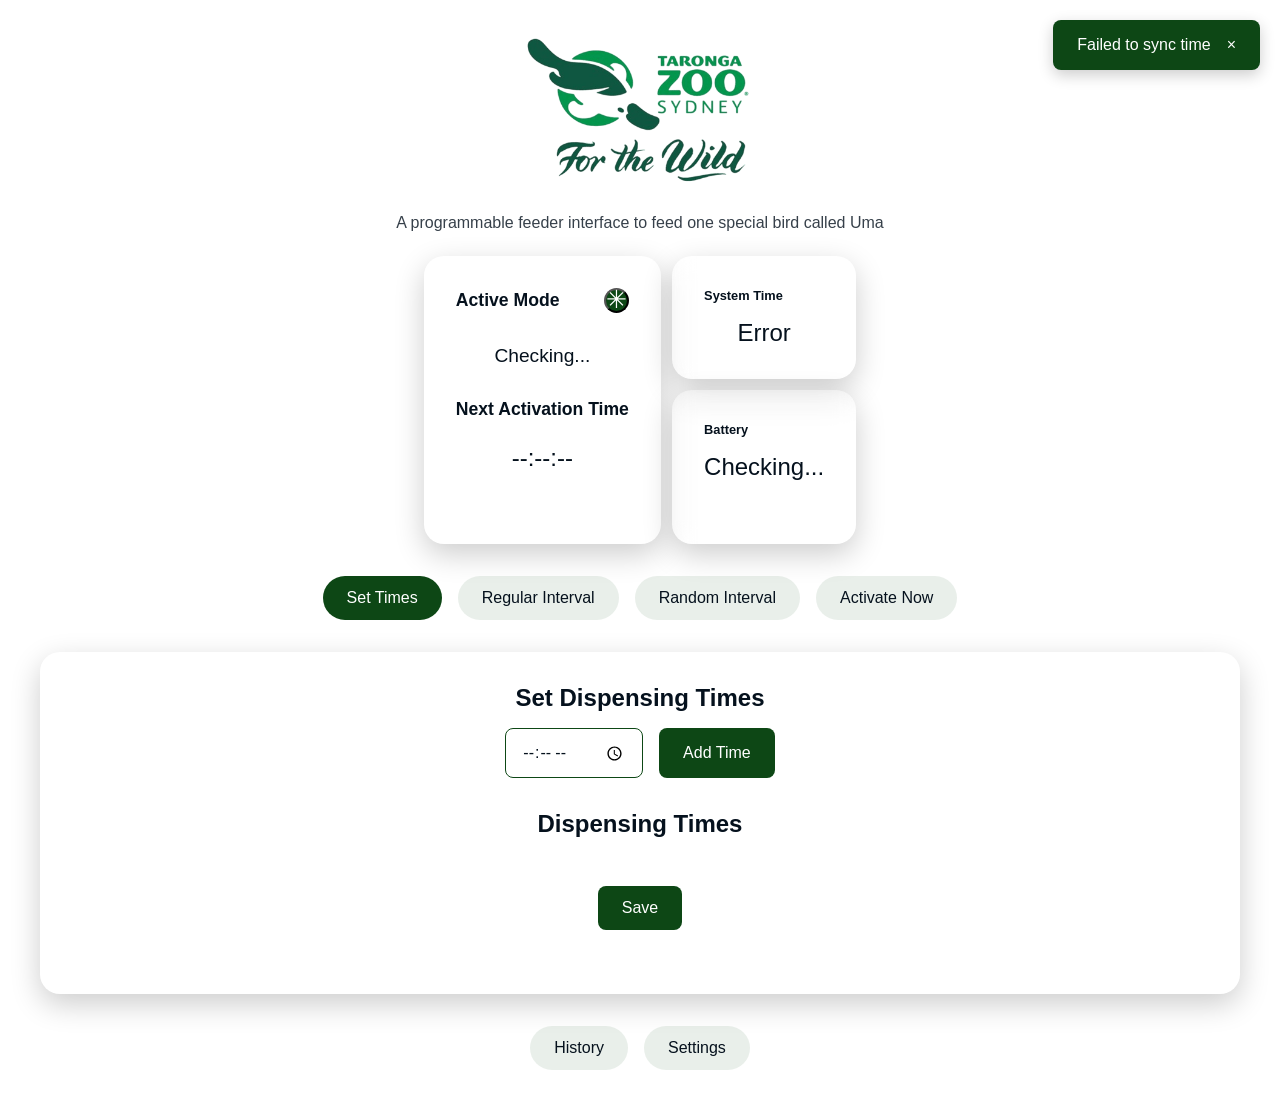
==== commit 08d74485: "Added motor reset function, improved deep sleep functionality, improved captive portal handling and " ====
--- a/data/index.html
+++ b/data/index.html
@@ -174,7 +174,13 @@
         <div class="tab-content" id="settings">
             <div class="page-container">
 
+                <button class="reset-motor-btn" id="reset-motor-btn">Reset Chamber Positions</button>
+
+                <hr class="settings-divider">
+
                 <button class="sync-time-btn" id="sync-time-btn">Sync System Time</button>
+
+                <hr class="settings-divider">
 
                 <form class="settings-form" id="settings-form" autocomplete="off">
                     <div class="wifi-settings-section">
--- a/data/style.css
+++ b/data/style.css
@@ -449,6 +449,27 @@
     background: var(--secondary-color);
 }
 
+.reset-motor-btn {
+    padding: 0.8rem 1.5rem;
+    background: var(--primary-color);
+    color: white;
+    border: none;
+    border-radius: 8px;
+    cursor: pointer;
+    font-size: 1rem;
+    transition: all 0.3s ease;
+    width: 100%;
+    margin: 0 auto;
+    margin-bottom: 1.5rem;
+    max-width: 500px;
+    display: block;
+    align-items: center;
+}
+
+.reset-motor-btn:hover {
+    background: var(--secondary-color);
+}
+
 .wifi-settings-section {
     margin-bottom: 24px;
 }
